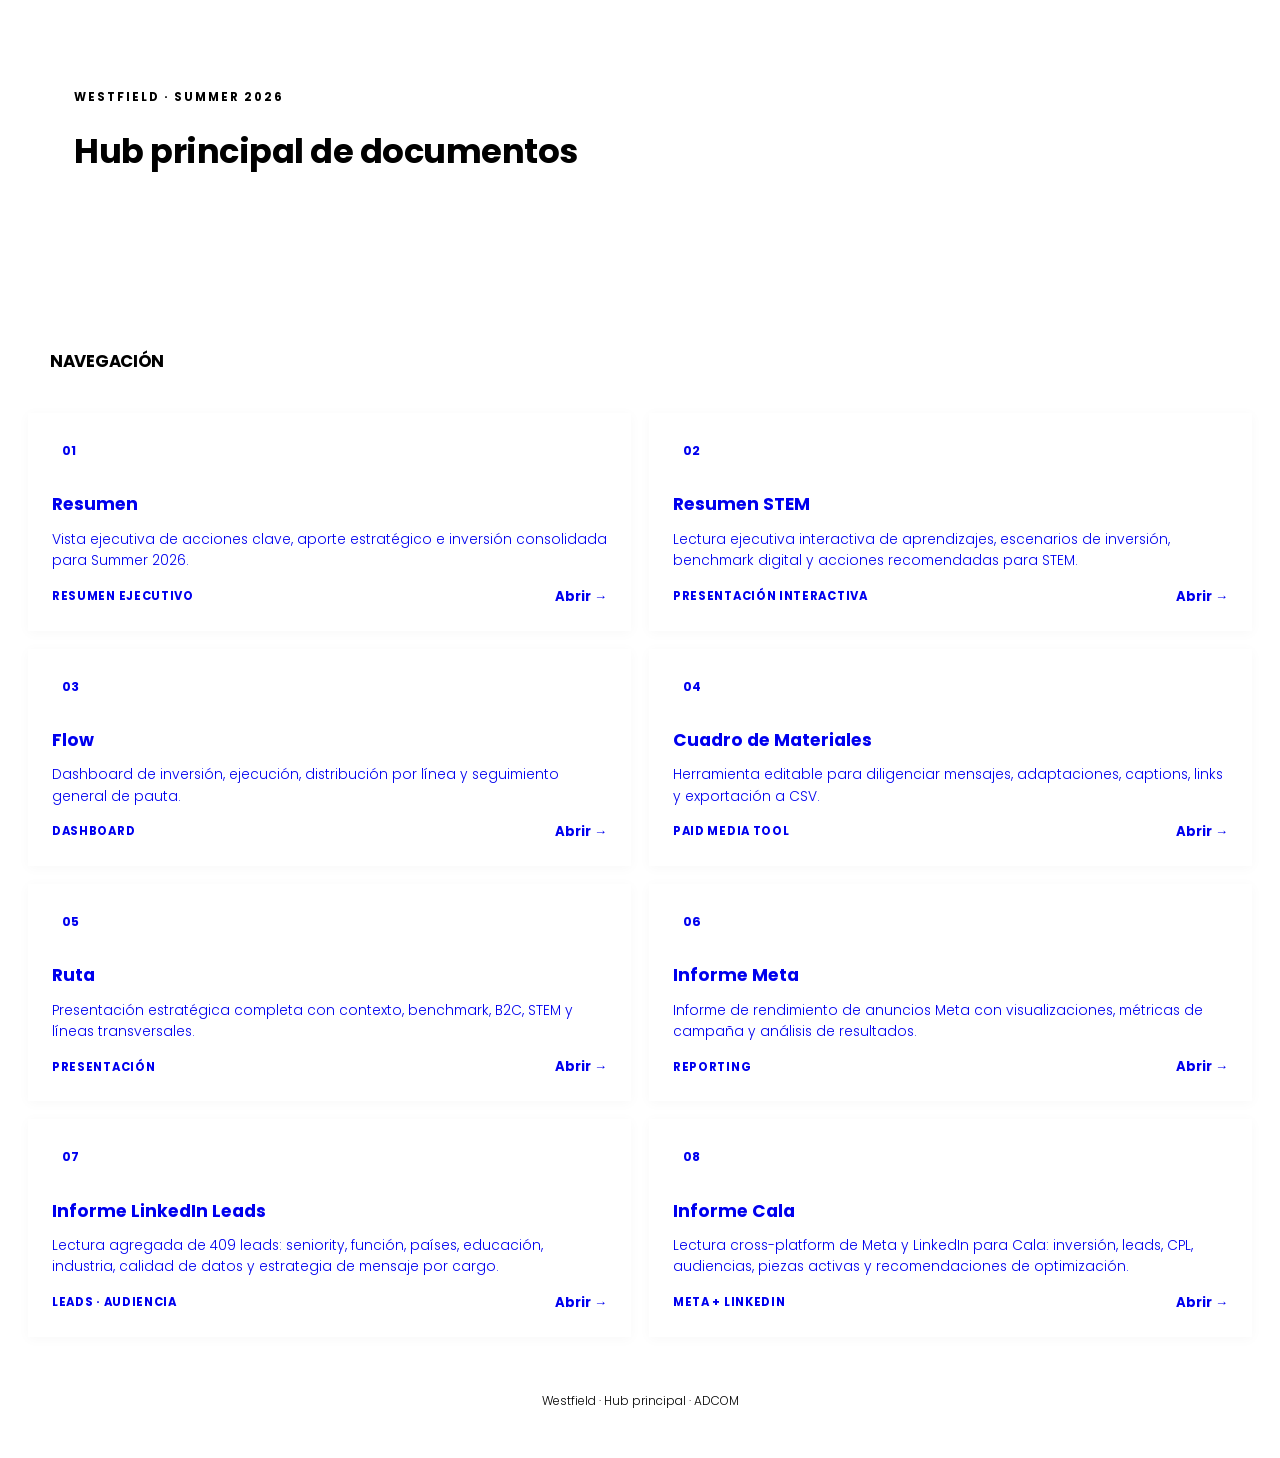
==== index.html @ 6760ac1f "informecala" ====
<!DOCTYPE html>
<html lang="es">
<head>
  <meta charset="UTF-8">
  <meta name="viewport" content="width=device-width, initial-scale=1.0">
  <meta http-equiv="Cache-Control" content="no-cache, no-store, must-revalidate">
  <meta http-equiv="Pragma" content="no-cache">
  <meta http-equiv="Expires" content="0">
  <title>Westfield · Hub principal</title>
  <link href="https://fonts.googleapis.com/css2?family=Poppins:ital,wght@0,300;0,400;0,500;0,600;0,700;1,300&display=swap" rel="stylesheet">
  <link rel="stylesheet" href="assets/css/shared.css">
  <style>
    body{font-family:'Poppins',sans-serif;background:var(--gris-claro);color:var(--gris-oscuro);line-height:1.6;min-height:100vh;padding:40px 20px}
    .container{max-width:1240px;margin:0 auto}
    .hero{background:var(--negro);border-radius:var(--radius);padding:40px 46px;margin-bottom:26px;position:relative;overflow:hidden}
    .hero::before{content:'';position:absolute;left:0;top:0;bottom:0;width:6px;background:var(--amarillo)}
    .tag{font-size:.72rem;font-weight:700;color:var(--amarillo);text-transform:uppercase;letter-spacing:2px;margin-bottom:10px}
    .hero h1{font-size:2.1rem;color:var(--blanco);font-weight:700;letter-spacing:-.5px;line-height:1.1;margin-bottom:10px}
    .hero p{font-size:1rem;color:rgba(255,255,255,.78);font-weight:300;font-style:italic;max-width:860px}
    .section-title{display:flex;align-items:center;gap:14px;margin:32px 0 16px}
    .section-title .bar{background:var(--amarillo);padding:8px 22px;border-radius:6px}
    .section-title h2{font-size:1.05rem;text-transform:uppercase;color:var(--negro);font-weight:700;letter-spacing:-.3px}
    .section-title .line{flex:1;height:1px;background:var(--gris-borde)}
    .grid{display:grid;grid-template-columns:repeat(2,1fr);gap:18px}
    .card{display:block;text-decoration:none;background:var(--blanco);border-radius:var(--radius);padding:24px;border:1px solid var(--gris-borde);position:relative;box-shadow:0 2px 12px rgba(0,0,0,.03);transition:transform .18s ease,box-shadow .18s ease,border-color .18s ease}
    .card::after{content:'';position:absolute;bottom:0;left:0;right:0;height:5px;background:var(--amarillo);border-radius:0 0 var(--radius) var(--radius)}
    .card:hover{transform:translateY(-2px);box-shadow:0 6px 20px rgba(0,0,0,.06);border-color:#d8d8d8}
    .num{display:inline-block;background:var(--negro);color:var(--amarillo);font-weight:700;font-size:.78rem;padding:4px 10px;border-radius:4px;margin-bottom:12px}
    .card h3{font-size:1.08rem;font-weight:700;color:var(--negro);margin-bottom:8px;line-height:1.2}
    .card p{font-size:.86rem;font-weight:300;color:var(--gris-oscuro);line-height:1.55;margin-bottom:14px}
    .meta{display:flex;justify-content:space-between;align-items:center;gap:10px;flex-wrap:wrap}
    .meta span{font-size:.72rem;font-weight:700;color:var(--gris-medio);text-transform:uppercase;letter-spacing:.06em}
    .cta{font-size:.82rem;font-weight:700;color:var(--negro)}
    .footer{text-align:center;margin-top:34px;padding-top:20px;border-top:1px solid var(--gris-borde);font-size:.75rem;color:var(--gris-medio);font-weight:300}
    @media(max-width:768px){.grid{grid-template-columns:1fr}.hero{padding:30px 24px}.hero h1{font-size:1.65rem}body{padding:20px 12px}}
  </style>
</head>
<body>
  <div class="container">
    <section class="hero">
      <div class="tag">Westfield · Summer 2026</div>
      <h1>Hub principal de documentos</h1>
      <p>Acceso central a las piezas principales del proyecto: resumen ejecutivo, resumen STEM, dashboard de flow, cuadro de materiales, ruta estratégica, informe Meta, informe de LinkedIn Leads e informe Cala.</p>
    </section>

    <div class="section-title">
      <div class="bar"><h2>Navegación</h2></div>
      <div class="line"></div>
    </div>

    <section class="grid">
      <a class="card" href="pages/resumen.html">
        <span class="num">01</span>
        <h3>Resumen</h3>
        <p>Vista ejecutiva de acciones clave, aporte estratégico e inversión consolidada para Summer 2026.</p>
        <div class="meta"><span>Resumen Ejecutivo</span><div class="cta">Abrir →</div></div>
      </a>

      <a class="card" href="pages/resumen-stem.html">
        <span class="num">02</span>
        <h3>Resumen STEM</h3>
        <p>Lectura ejecutiva interactiva de aprendizajes, escenarios de inversión, benchmark digital y acciones recomendadas para STEM.</p>
        <div class="meta"><span>Presentación Interactiva</span><div class="cta">Abrir →</div></div>
      </a>

      <a class="card" href="pages/flow.html">
        <span class="num">03</span>
        <h3>Flow</h3>
        <p>Dashboard de inversión, ejecución, distribución por línea y seguimiento general de pauta.</p>
        <div class="meta"><span>Dashboard</span><div class="cta">Abrir →</div></div>
      </a>

      <a class="card" href="pages/cuadro-materiales.html">
        <span class="num">04</span>
        <h3>Cuadro de Materiales</h3>
        <p>Herramienta editable para diligenciar mensajes, adaptaciones, captions, links y exportación a CSV.</p>
        <div class="meta"><span>Paid Media Tool</span><div class="cta">Abrir →</div></div>
      </a>

      <a class="card" href="pages/ruta.html">
        <span class="num">05</span>
        <h3>Ruta</h3>
        <p>Presentación estratégica completa con contexto, benchmark, B2C, STEM y líneas transversales.</p>
        <div class="meta"><span>Presentación</span><div class="cta">Abrir →</div></div>
      </a>

      <a class="card" href="pages/informe-meta.html">
        <span class="num">06</span>
        <h3>Informe Meta</h3>
        <p>Informe de rendimiento de anuncios Meta con visualizaciones, métricas de campaña y análisis de resultados.</p>
        <div class="meta"><span>Reporting</span><div class="cta">Abrir →</div></div>
      </a>

      <a class="card" href="pages/informe-linkedin.html">
        <span class="num">07</span>
        <h3>Informe LinkedIn Leads</h3>
        <p>Lectura agregada de 409 leads: seniority, función, países, educación, industria, calidad de datos y estrategia de mensaje por cargo.</p>
        <div class="meta"><span>Leads · Audiencia</span><div class="cta">Abrir →</div></div>
      </a>

      <a class="card" href="InformeCala.html">
        <span class="num">08</span>
        <h3>Informe Cala</h3>
        <p>Lectura cross-platform de Meta y LinkedIn para Cala: inversión, leads, CPL, audiencias, piezas activas y recomendaciones de optimización.</p>
        <div class="meta"><span>Meta + LinkedIn</span><div class="cta">Abrir →</div></div>
      </a>
    </section>

    <div class="footer">Westfield · Hub principal · ADCOM</div>
  </div>
</body>
</html>
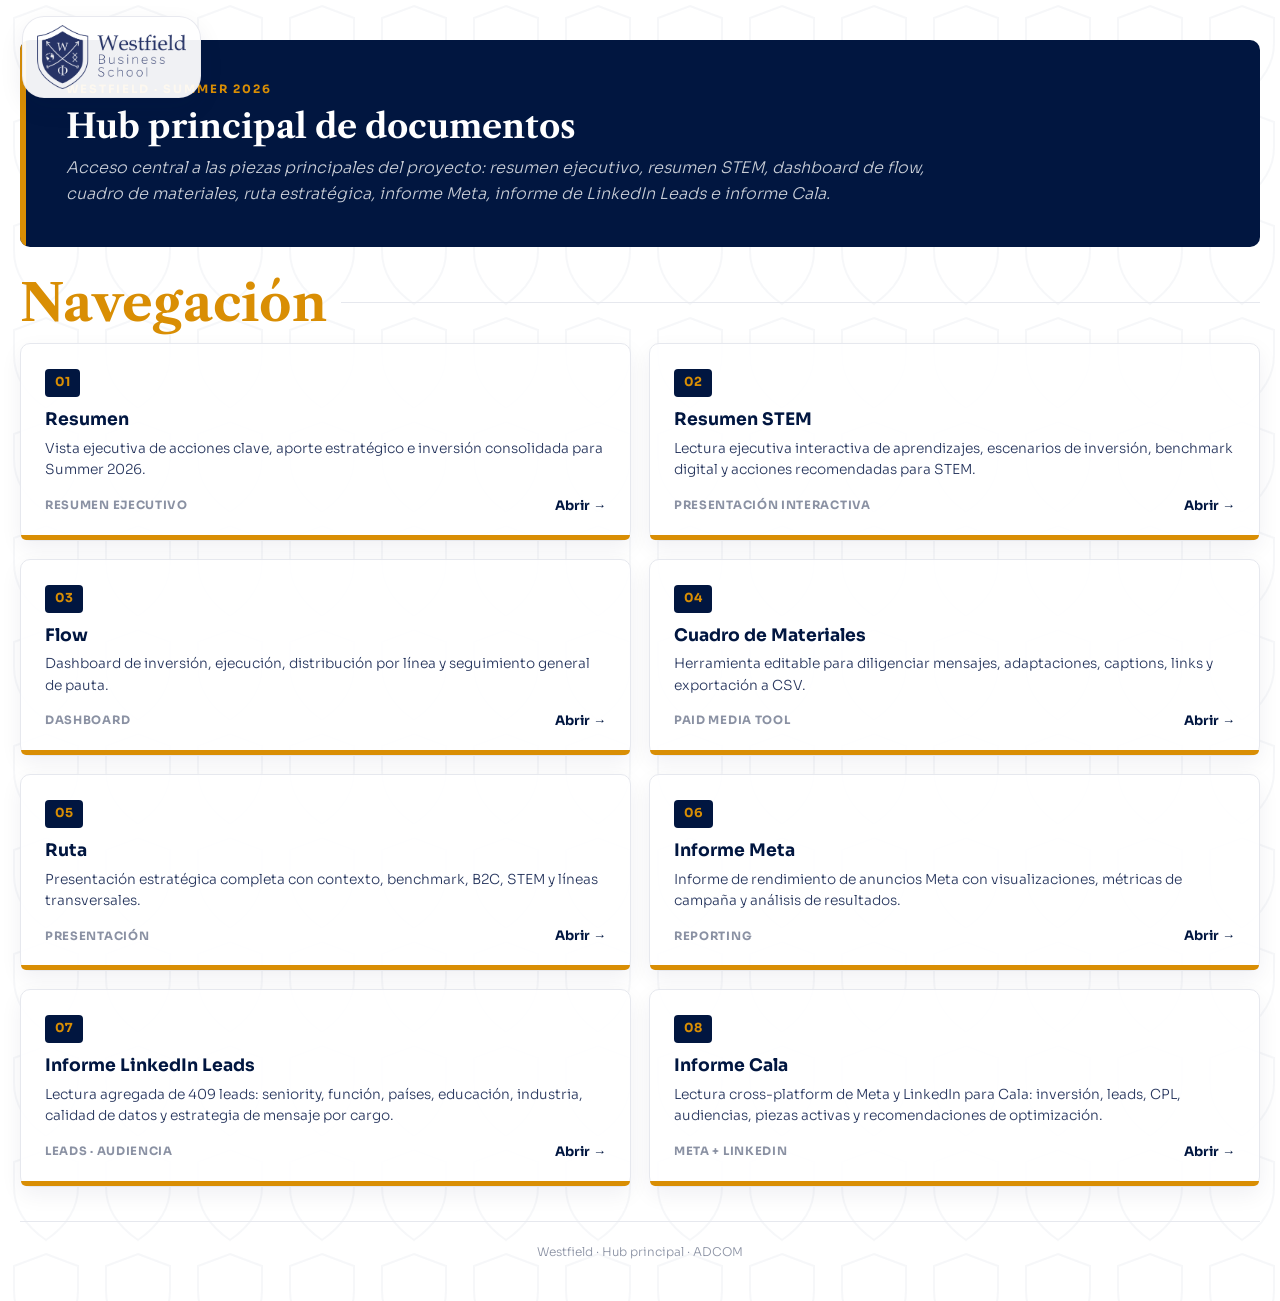
==== commit 591652fd: "cambio stylo" ====
--- a/index.html
+++ b/index.html
@@ -7,10 +7,10 @@
   <meta http-equiv="Pragma" content="no-cache">
   <meta http-equiv="Expires" content="0">
   <title>Westfield · Hub principal</title>
-  <link href="https://fonts.googleapis.com/css2?family=Poppins:ital,wght@0,300;0,400;0,500;0,600;0,700;1,300&display=swap" rel="stylesheet">
+  <link href="https://fonts.googleapis.com/css2?family=Libre+Caslon+Text:wght@400;700&family=Sora:wght@300;400;500;600;700;800&display=swap" rel="stylesheet">
   <link rel="stylesheet" href="assets/css/shared.css">
   <style>
-    body{font-family:'Poppins',sans-serif;background:var(--gris-claro);color:var(--gris-oscuro);line-height:1.6;min-height:100vh;padding:40px 20px}
+    body{font-family:var(--font-body);background:var(--gris-claro);color:var(--gris-oscuro);line-height:1.6;min-height:100vh;padding:40px 20px}
     .container{max-width:1240px;margin:0 auto}
     .hero{background:var(--negro);border-radius:var(--radius);padding:40px 46px;margin-bottom:26px;position:relative;overflow:hidden}
     .hero::before{content:'';position:absolute;left:0;top:0;bottom:0;width:6px;background:var(--amarillo)}
@@ -33,9 +33,32 @@
     .cta{font-size:.82rem;font-weight:700;color:var(--negro)}
     .footer{text-align:center;margin-top:34px;padding-top:20px;border-top:1px solid var(--gris-borde);font-size:.75rem;color:var(--gris-medio);font-weight:300}
     @media(max-width:768px){.grid{grid-template-columns:1fr}.hero{padding:30px 24px}.hero h1{font-size:1.65rem}body{padding:20px 12px}}
+  
+/* Template PPT 2026 alignment */
+body{font-family:var(--font-body)!important;color:var(--negro);background-color:var(--blanco)!important;background-image:var(--westfield-pattern)!important;background-size:92px 104px!important}
+h1,h2,.hero h1,.slide-cover h1,.cover h1{font-family:var(--font-title)!important;letter-spacing:0!important;text-transform:none!important;color:var(--negro)}
+.slide,.cover,.slide-cover,.index-modal{background-color:var(--blanco)!important;background-image:var(--westfield-pattern)!important;background-size:92px 104px!important}
+.slide-section,.claim,.claim-box,.hero,.funnel-step,.mix-tab.active,.tab.active,thead tr,tfoot tr,.metric:first-child,.kpi.accent{background:var(--negro)!important;color:var(--blanco)!important}
+.slide-header,.top .header{background:transparent!important;padding:0!important;border-radius:0!important;box-shadow:none!important;white-space:normal!important}
+.slide-header h2,.top .header h2,.section-title h2{font-family:var(--font-title)!important;color:var(--amarillo)!important;font-size:clamp(2.1rem,4vw,4rem)!important;line-height:.95!important;text-transform:none!important;letter-spacing:0!important}
+.card,.stat-card,.panel,.metric,.kpi,.chart-box,.conclusion-card,.strategic-card,.insight-card,.timeline-item,.tl,.action,.mini-kpi,.table-wrap,.mix-panel-container,.panels,.note,.note-box,.quote,.quote-box{border-color:var(--gris-borde)!important;border-radius:var(--radius)!important;box-shadow:var(--shadow-card)!important}
+.card,.stat-card,.panel,.metric,.kpi,.chart-box,.conclusion-card,.strategic-card,.insight-card,.timeline-item,.tl,.action,.mini-kpi,.table-wrap,.mix-panel-container,.panels{background:rgba(255,255,255,.94)!important}
+.num,.badge,.panel-header-badge,.period-badge,.filter.active,.index-btn,.index-toggle-btn{background:var(--negro)!important;color:var(--amarillo)!important;border-color:var(--negro)!important}
+.val,.stat-val,.metric-value,.kpi-val{color:var(--negro)!important;font-family:var(--font-body)!important}
+.metric:first-child .metric-value,.kpi.accent .kpi-val,.claim strong,.claim-box strong,tfoot tr,.mix-tab.active .pct{color:var(--amarillo)!important}
+th{background:var(--negro)!important;color:var(--blanco)!important;font-family:var(--font-body)!important}
+.progress,.progress-bar,.bar-fill.yellow,.bar span,.metric::after,.kpi::after,.card::after{background:var(--amarillo)!important}
+.nav-btn,.nav button,.tools button,.filter,.tab,.mix-tab{font-family:var(--font-body)!important;border-radius:999px!important}
+.nav-btn:hover,.nav button:hover,.tools button:hover,.filter:hover,.tab:hover,.mix-tab:hover{background:var(--negro)!important;color:var(--amarillo)!important;border-color:var(--negro)!important}
+.light-text,.desc,.body-text,.small,.metric-note,.kpi-sub,.card p,.panel-box p,td{color:var(--gris-oscuro)!important}
+.hero h1{color:var(--blanco)!important}
+.section-title .bar{background:transparent!important;padding:0!important;border-radius:0!important}
+.index-btn,.index-toggle-btn{right:112px!important}
+@media(max-width:768px){.slide-header h2,.top .header h2{font-size:2rem!important}}
   </style>
 </head>
 <body>
+  <img class="wbs-brand-logo" src="assets/img/logo-wbs-azul.png" alt="Westfield Business School">
   <div class="container">
     <section class="hero">
       <div class="tag">Westfield · Summer 2026</div>
@@ -110,3 +133,6 @@
   </div>
 </body>
 </html>
+
+
+
--- a/assets/css/shared.css
+++ b/assets/css/shared.css
@@ -0,0 +1,116 @@
+@import url('https://fonts.googleapis.com/css2?family=Libre+Caslon+Text:wght@400;700&family=Sora:wght@300;400;500;600;700;800&display=swap');
+
+:root {
+  --amarillo: #D98E04;
+  --naranja: #D98E04;
+  --azul: #023373;
+  --azul-profundo: #010D26;
+  --negro: #011640;
+  --gris-oscuro: #26355D;
+  --gris-medio: #8A91A3;
+  --gris-claro: #F7F8FB;
+  --gris-borde: #E6E8EE;
+  --gris-frio: #C7CCD9;
+  --terracota: #CD6552;
+  --arena: #DEAA70;
+  --blanco: #FFF;
+  --radius: 10px;
+  --font-title: 'Libre Caslon Text', Georgia, serif;
+  --font-body: 'Sora', Arial, sans-serif;
+  --shadow-soft: 0 14px 34px rgba(1, 22, 64, .08);
+  --shadow-card: 0 8px 22px rgba(1, 22, 64, .06);
+  --westfield-pattern: url("data:image/svg+xml,%3Csvg width='92' height='104' viewBox='0 0 92 104' xmlns='http://www.w3.org/2000/svg'%3E%3Cpath d='M46 6 78 18v25c0 22-13 40-32 53C27 83 14 65 14 43V18L46 6Z' fill='none' stroke='%23E6E8EE' stroke-width='2' opacity='.34'/%3E%3C/svg%3E");
+}
+
+*, *::before, *::after {
+  margin: 0;
+  padding: 0;
+  box-sizing: border-box;
+}
+
+html {
+  color-scheme: light;
+}
+
+body {
+  font-family: var(--font-body);
+  color: var(--negro);
+}
+
+h1, h2, .display-title {
+  font-family: var(--font-title);
+  letter-spacing: 0;
+}
+
+body,
+.slide,
+.index-modal {
+  background-color: var(--blanco);
+  background-image: var(--westfield-pattern);
+  background-size: 92px 104px;
+}
+
+.wbs-brand-logo {
+  position: fixed;
+  top: 16px;
+  left: 22px;
+  z-index: 9990;
+  width: clamp(132px, 14vw, 220px);
+  height: auto;
+  display: block;
+  padding: 8px 14px;
+  border: 1px solid rgba(230, 232, 238, .92);
+  border-radius: 22px;
+  background: rgba(255, 255, 255, .94);
+  box-shadow: 0 10px 24px rgba(1, 22, 64, .08);
+}
+
+body:has(.tools) .wbs-brand-logo {
+  top: 82px;
+  width: clamp(118px, 12vw, 178px);
+}
+
+body:has(header) .wbs-brand-logo {
+  top: 22px;
+  left: 24px;
+  width: clamp(150px, 14vw, 210px);
+}
+
+body:has(header) header {
+  padding-left: clamp(260px, 21vw, 320px) !important;
+}
+
+body:has(header) .header-logo {
+  display: none !important;
+}
+
+.slide-cover .wbs-brand-logo,
+.cover .wbs-brand-logo {
+  opacity: .96;
+}
+
+.hub-back {
+  position: fixed;
+  top: 16px;
+  right: 16px;
+  z-index: 9999;
+  background: var(--negro);
+  color: var(--blanco);
+  font-family: var(--font-body);
+  font-size: .72rem;
+  font-weight: 700;
+  padding: 8px 14px;
+  border: 1px solid rgba(255,255,255,.2);
+  border-radius: 999px;
+  text-decoration: none;
+  letter-spacing: .04em;
+  transition: transform .15s, background .15s, color .15s;
+  white-space: nowrap;
+  box-shadow: 0 8px 22px rgba(1, 22, 64, .18);
+}
+
+.hub-back:hover {
+  background: var(--amarillo);
+  color: var(--negro);
+  transform: translateY(-1px);
+}
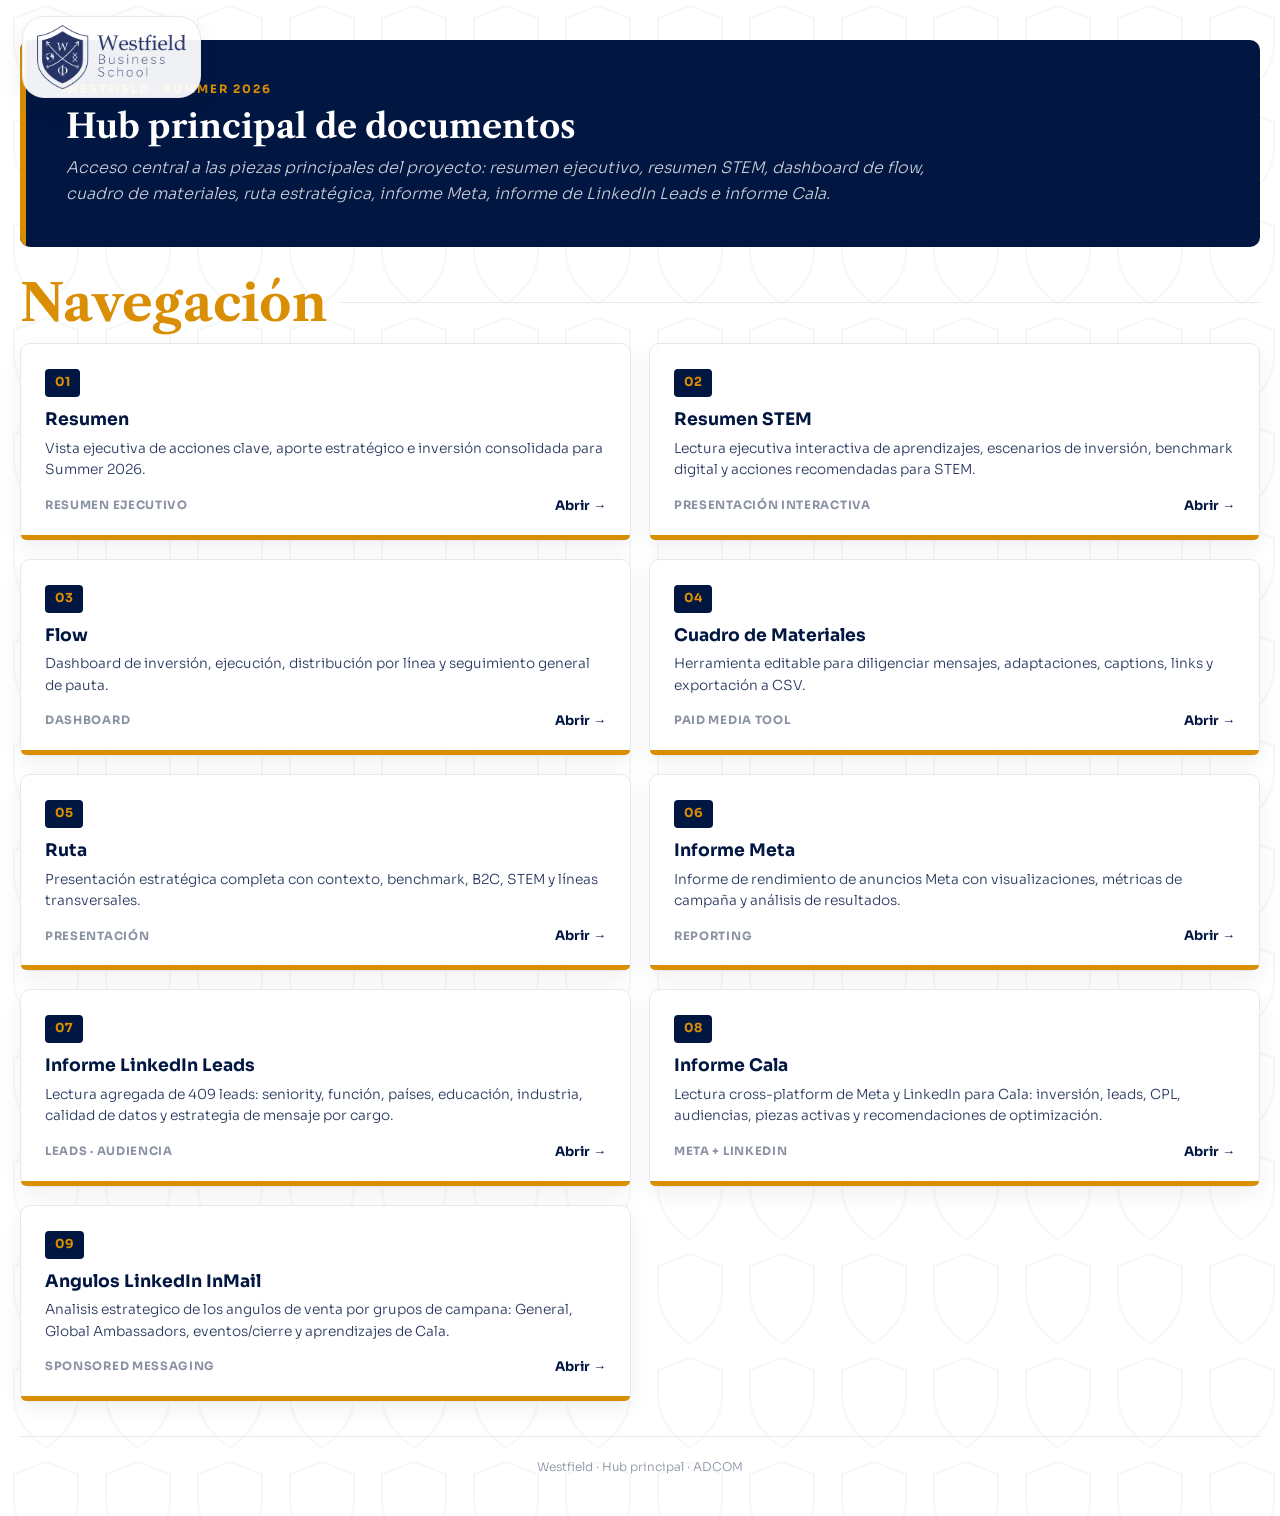
==== commit db276977: "angulos" ====
--- a/index.html
+++ b/index.html
@@ -127,6 +127,13 @@
         <p>Lectura cross-platform de Meta y LinkedIn para Cala: inversión, leads, CPL, audiencias, piezas activas y recomendaciones de optimización.</p>
         <div class="meta"><span>Meta + LinkedIn</span><div class="cta">Abrir →</div></div>
       </a>
+
+      <a class="card" href="informe-angulos-linkedin.html">
+        <span class="num">09</span>
+        <h3>Angulos LinkedIn InMail</h3>
+        <p>Analisis estrategico de los angulos de venta por grupos de campana: General, Global Ambassadors, eventos/cierre y aprendizajes de Cala.</p>
+        <div class="meta"><span>Sponsored Messaging</span><div class="cta">Abrir →</div></div>
+      </a>
     </section>
 
     <div class="footer">Westfield · Hub principal · ADCOM</div>
--- a/assets/css/shared.css
+++ b/assets/css/shared.css
@@ -51,7 +51,7 @@
 }
 
 .wbs-brand-logo {
-  position: fixed;
+  position: absolute;
   top: 16px;
   left: 22px;
   z-index: 9990;
@@ -84,6 +84,13 @@
   display: none !important;
 }
 
+.metric:first-child .metric-label,
+.metric:first-child .metric-note,
+.kpi.accent .kpi-label,
+.kpi.accent .kpi-sub {
+  color: rgba(255, 255, 255, .76) !important;
+}
+
 .slide-cover .wbs-brand-logo,
 .cover .wbs-brand-logo {
   opacity: .96;
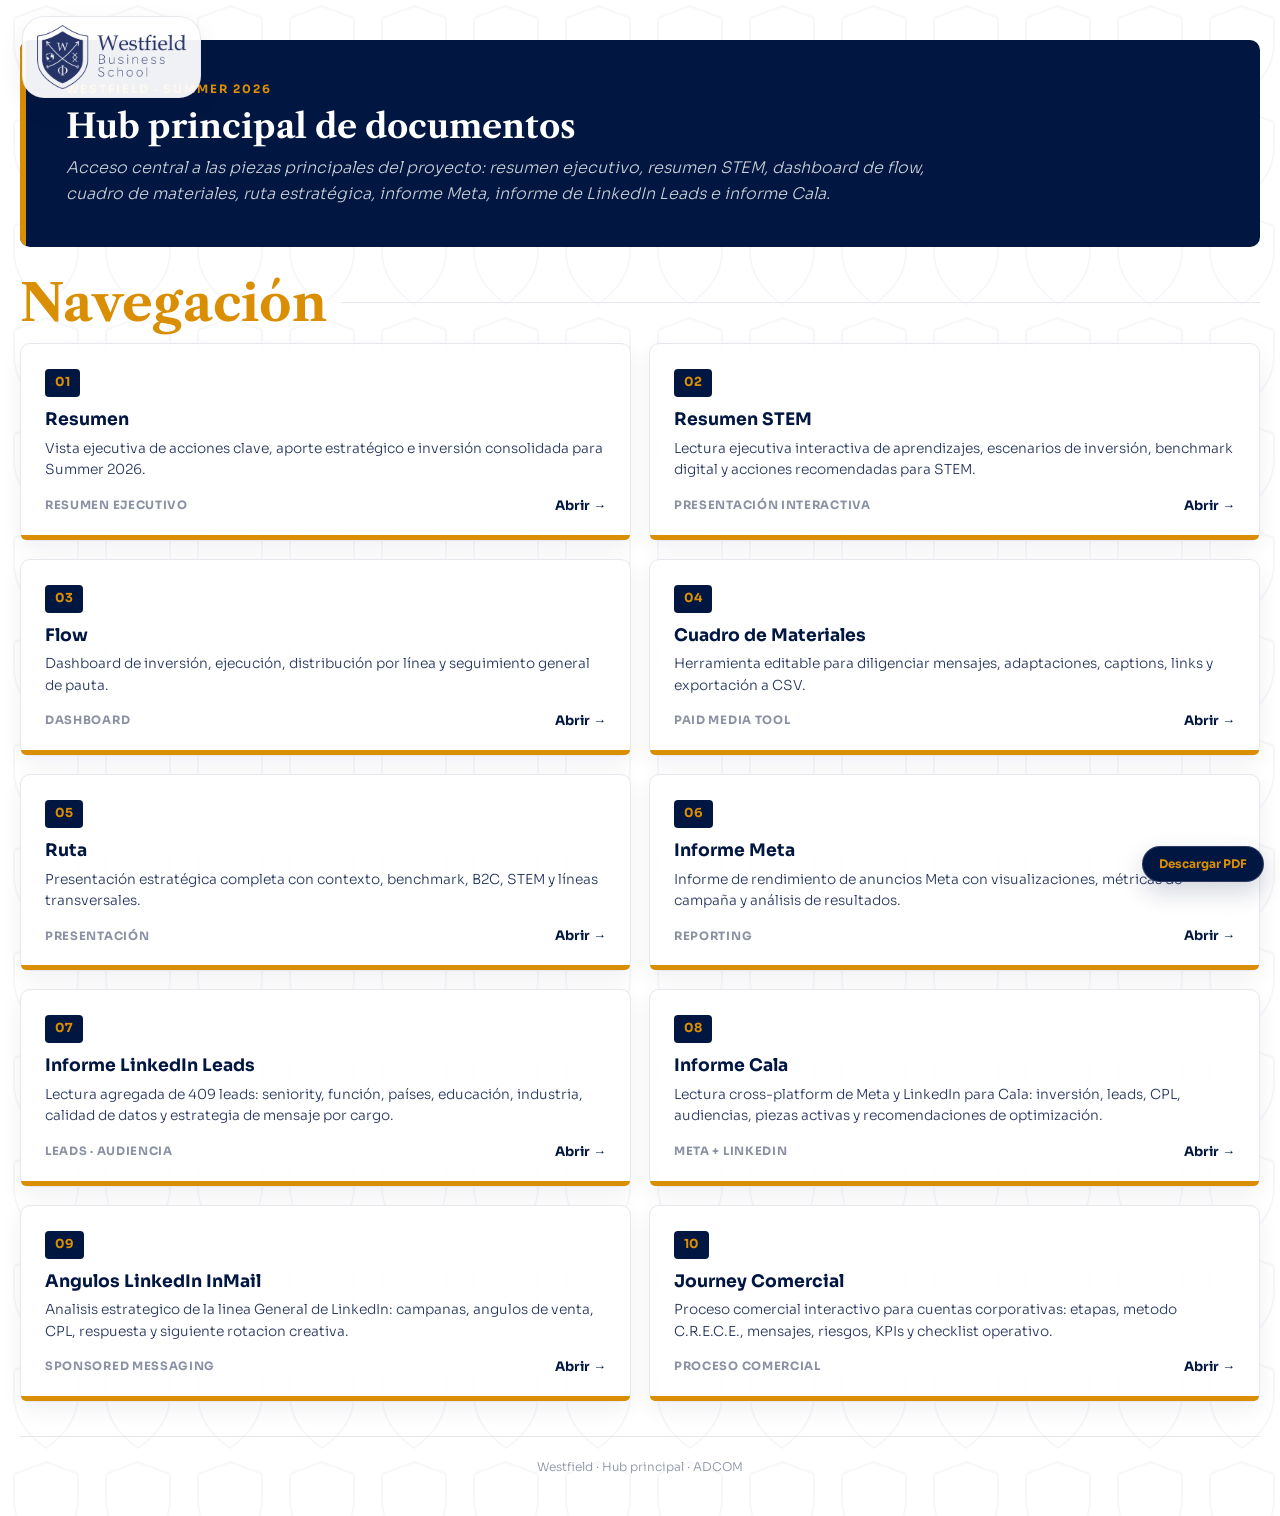
==== commit 894615b7: "pdfs" ====
--- a/index.html
+++ b/index.html
@@ -59,6 +59,7 @@
 </head>
 <body>
   <img class="wbs-brand-logo" src="assets/img/logo-wbs-azul.png" alt="Westfield Business School">
+  <button class="pdf-download" type="button" onclick="window.print()">Descargar PDF</button>
   <div class="container">
     <section class="hero">
       <div class="tag">Westfield · Summer 2026</div>
@@ -131,8 +132,15 @@
       <a class="card" href="informe-angulos-linkedin.html">
         <span class="num">09</span>
         <h3>Angulos LinkedIn InMail</h3>
-        <p>Analisis estrategico de los angulos de venta por grupos de campana: General, Global Ambassadors, eventos/cierre y aprendizajes de Cala.</p>
+        <p>Analisis estrategico de la linea General de LinkedIn: campanas, angulos de venta, CPL, respuesta y siguiente rotacion creativa.</p>
         <div class="meta"><span>Sponsored Messaging</span><div class="cta">Abrir →</div></div>
+      </a>
+
+      <a class="card" href="journey_comercial.html">
+        <span class="num">10</span>
+        <h3>Journey Comercial</h3>
+        <p>Proceso comercial interactivo para cuentas corporativas: etapas, metodo C.R.E.C.E., mensajes, riesgos, KPIs y checklist operativo.</p>
+        <div class="meta"><span>Proceso Comercial</span><div class="cta">Abrir →</div></div>
       </a>
     </section>
 
--- a/assets/css/shared.css
+++ b/assets/css/shared.css
@@ -121,3 +121,154 @@
   color: var(--negro);
   transform: translateY(-1px);
 }
+
+.pdf-download {
+  position: fixed;
+  right: 16px;
+  bottom: 18px;
+  z-index: 9999;
+  background: var(--negro);
+  color: var(--amarillo);
+  font-family: var(--font-body);
+  font-size: .74rem;
+  font-weight: 700;
+  padding: 10px 16px;
+  border: 1px solid rgba(255,255,255,.16);
+  border-radius: 999px;
+  cursor: pointer;
+  white-space: nowrap;
+  box-shadow: 0 10px 24px rgba(1, 22, 64, .18);
+}
+
+.pdf-download:hover {
+  background: var(--amarillo);
+  color: var(--negro);
+}
+
+@page {
+  size: Letter;
+  margin: 10mm;
+}
+
+@media print {
+  html,
+  body {
+    width: auto !important;
+    min-height: initial !important;
+    overflow: visible !important;
+    background: #fff !important;
+    color: var(--negro) !important;
+    -webkit-print-color-adjust: exact;
+    print-color-adjust: exact;
+  }
+
+  .hub-back,
+  .pdf-download,
+  .tools,
+  .sticky-nav,
+  .side-nav,
+  .nav,
+  .index-btn,
+  .index-toggle-btn,
+  .progress-card,
+  .progress {
+    display: none !important;
+  }
+
+  .wbs-brand-logo {
+    position: static !important;
+    width: 150px !important;
+    max-width: 150px !important;
+    margin: 0 0 14px !important;
+    padding: 6px 10px !important;
+    box-shadow: none !important;
+    break-after: avoid;
+  }
+
+  body:has(header) header,
+  header,
+  .hero,
+  .cover,
+  .slide-cover {
+    background: #fff !important;
+    color: var(--negro) !important;
+    padding: 0 0 14px !important;
+    min-height: initial !important;
+    height: auto !important;
+    box-shadow: none !important;
+    border-bottom: 2px solid var(--gris-borde);
+    break-after: avoid;
+  }
+
+  header::before,
+  .hero::before,
+  .cover::before,
+  .slide-cover::before {
+    display: none !important;
+  }
+
+  header h1,
+  .hero h1,
+  .hero h2,
+  .cover h1,
+  .slide-cover h1 {
+    color: var(--negro) !important;
+    font-size: 28pt !important;
+    line-height: 1 !important;
+    margin: 0 0 8px !important;
+    max-width: 100% !important;
+  }
+
+  header p,
+  .hero p,
+  .cover p,
+  .slide-cover p {
+    color: var(--gris-oscuro) !important;
+    font-size: 10pt !important;
+    max-width: 100% !important;
+  }
+
+  main,
+  .container,
+  .slide-inner {
+    max-width: none !important;
+    width: 100% !important;
+    padding: 0 !important;
+    margin: 0 !important;
+  }
+
+  section,
+  .panel,
+  .card,
+  .metric,
+  .table-wrap,
+  .kpi,
+  .stat-card,
+  .action,
+  .tl,
+  .timeline-item {
+    break-inside: avoid;
+    page-break-inside: avoid;
+  }
+
+  .panel,
+  .card,
+  .metric,
+  .table-wrap,
+  .kpi,
+  .stat-card,
+  .action,
+  .tl,
+  table {
+    box-shadow: none !important;
+  }
+
+  table {
+    font-size: 8.5pt !important;
+  }
+
+  th,
+  td {
+    padding: 6px 8px !important;
+  }
+}
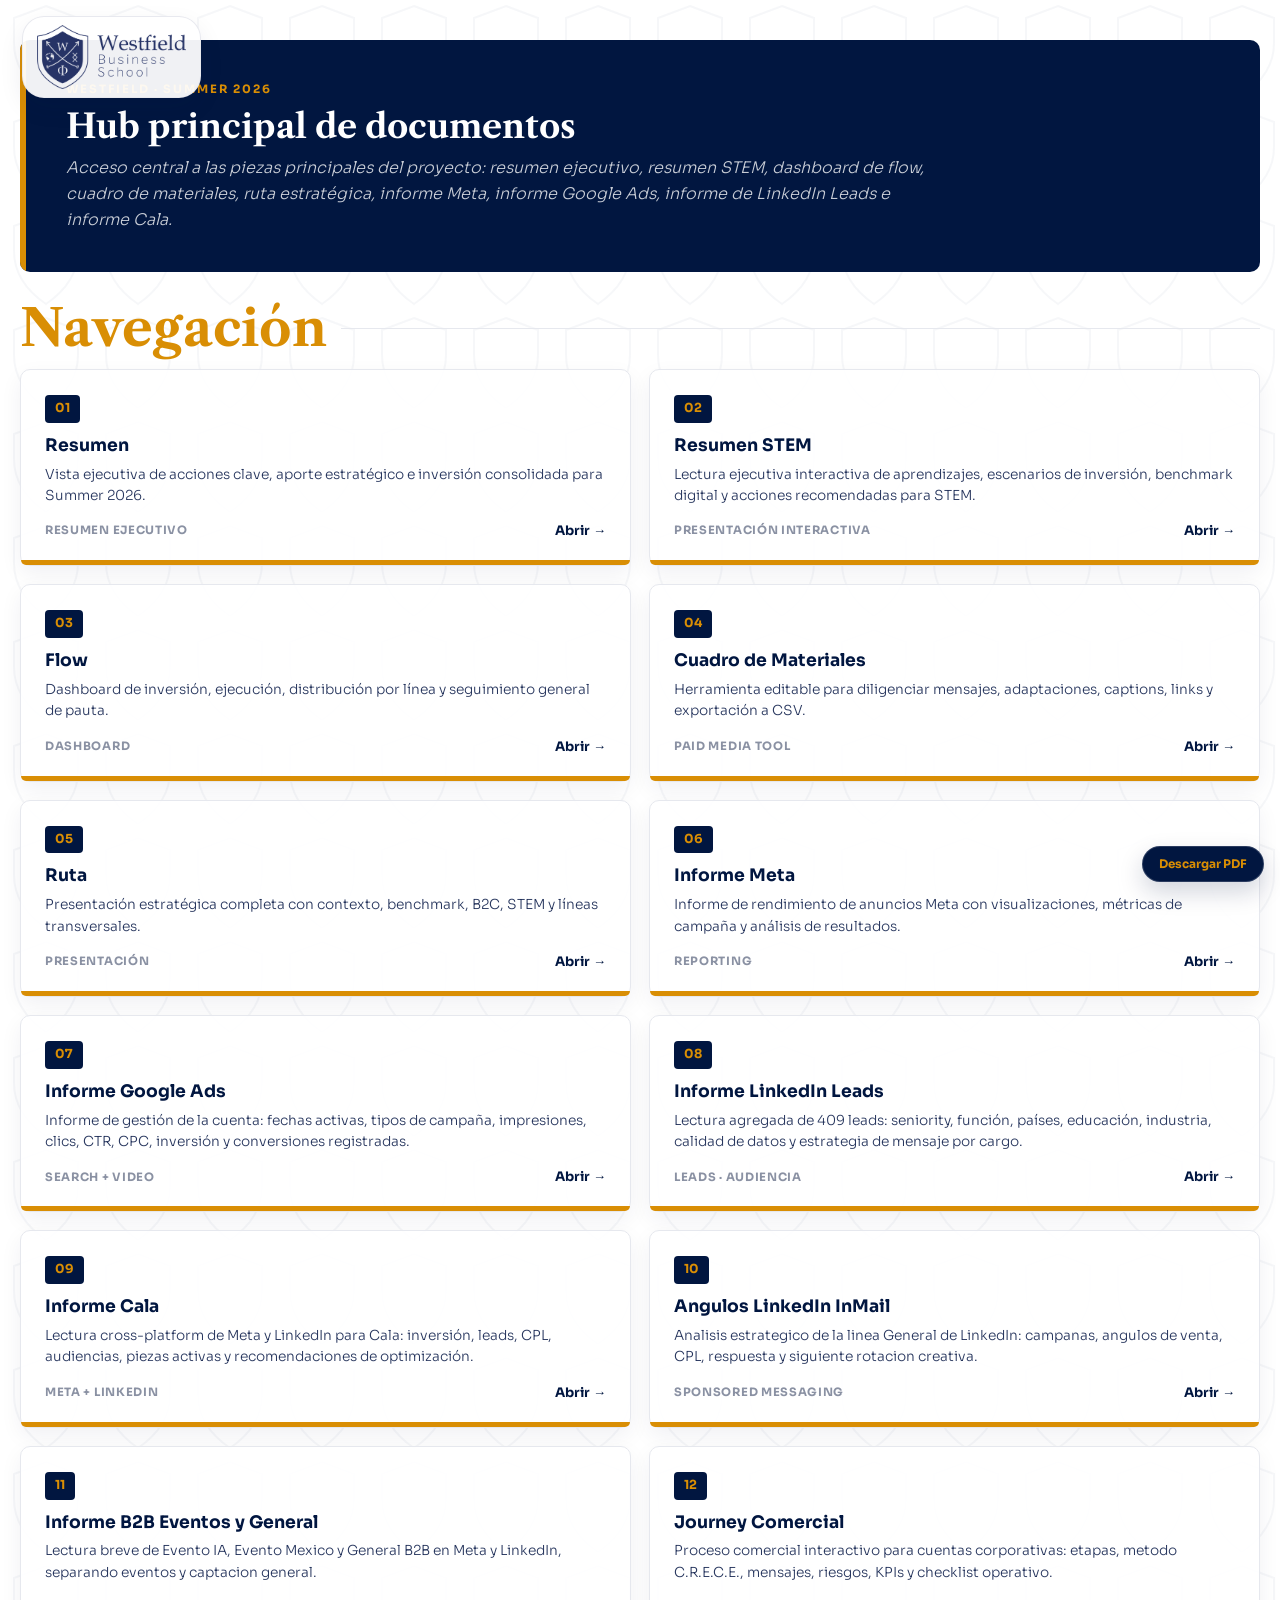
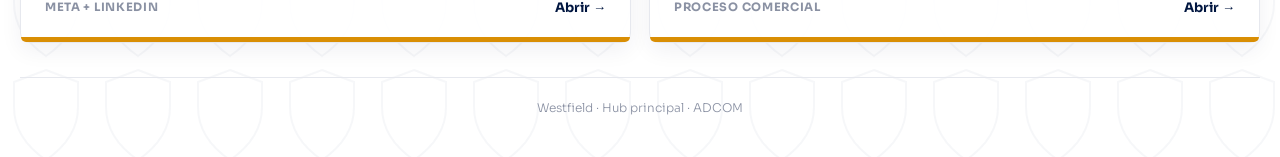
==== commit 97835826: "informe b2b" ====
--- a/index.html
+++ b/index.html
@@ -64,7 +64,7 @@
     <section class="hero">
       <div class="tag">Westfield · Summer 2026</div>
       <h1>Hub principal de documentos</h1>
-      <p>Acceso central a las piezas principales del proyecto: resumen ejecutivo, resumen STEM, dashboard de flow, cuadro de materiales, ruta estratégica, informe Meta, informe de LinkedIn Leads e informe Cala.</p>
+      <p>Acceso central a las piezas principales del proyecto: resumen ejecutivo, resumen STEM, dashboard de flow, cuadro de materiales, ruta estratégica, informe Meta, informe Google Ads, informe de LinkedIn Leads e informe Cala.</p>
     </section>
 
     <div class="section-title">
@@ -115,29 +115,43 @@
         <div class="meta"><span>Reporting</span><div class="cta">Abrir →</div></div>
       </a>
 
+      <a class="card" href="pages/informe-google-ads.html">
+        <span class="num">07</span>
+        <h3>Informe Google Ads</h3>
+        <p>Informe de gestión de la cuenta: fechas activas, tipos de campaña, impresiones, clics, CTR, CPC, inversión y conversiones registradas.</p>
+        <div class="meta"><span>Search + Video</span><div class="cta">Abrir →</div></div>
+      </a>
+
       <a class="card" href="pages/informe-linkedin.html">
-        <span class="num">07</span>
+        <span class="num">08</span>
         <h3>Informe LinkedIn Leads</h3>
         <p>Lectura agregada de 409 leads: seniority, función, países, educación, industria, calidad de datos y estrategia de mensaje por cargo.</p>
         <div class="meta"><span>Leads · Audiencia</span><div class="cta">Abrir →</div></div>
       </a>
 
       <a class="card" href="InformeCala.html">
-        <span class="num">08</span>
+        <span class="num">09</span>
         <h3>Informe Cala</h3>
         <p>Lectura cross-platform de Meta y LinkedIn para Cala: inversión, leads, CPL, audiencias, piezas activas y recomendaciones de optimización.</p>
         <div class="meta"><span>Meta + LinkedIn</span><div class="cta">Abrir →</div></div>
       </a>
 
       <a class="card" href="informe-angulos-linkedin.html">
-        <span class="num">09</span>
+        <span class="num">10</span>
         <h3>Angulos LinkedIn InMail</h3>
         <p>Analisis estrategico de la linea General de LinkedIn: campanas, angulos de venta, CPL, respuesta y siguiente rotacion creativa.</p>
         <div class="meta"><span>Sponsored Messaging</span><div class="cta">Abrir →</div></div>
       </a>
 
+      <a class="card" href="pages/informe-b2b-eventos-general.html">
+        <span class="num">11</span>
+        <h3>Informe B2B Eventos y General</h3>
+        <p>Lectura breve de Evento IA, Evento Mexico y General B2B en Meta y LinkedIn, separando eventos y captacion general.</p>
+        <div class="meta"><span>Meta + LinkedIn</span><div class="cta">Abrir →</div></div>
+      </a>
+
       <a class="card" href="journey_comercial.html">
-        <span class="num">10</span>
+        <span class="num">12</span>
         <h3>Journey Comercial</h3>
         <p>Proceso comercial interactivo para cuentas corporativas: etapas, metodo C.R.E.C.E., mensajes, riesgos, KPIs y checklist operativo.</p>
         <div class="meta"><span>Proceso Comercial</span><div class="cta">Abrir →</div></div>
--- a/assets/css/shared.css
+++ b/assets/css/shared.css
@@ -162,6 +162,22 @@
     print-color-adjust: exact;
   }
 
+  html body,
+  html body * {
+    font-family: Arial, Helvetica, sans-serif !important;
+    font-variant-ligatures: none !important;
+  }
+
+  html body h1,
+  html body h2,
+  html body h3,
+  html body h4,
+  html body h5,
+  html body h6,
+  html body .display-title {
+    font-family: Georgia, "Times New Roman", serif !important;
+  }
+
   .hub-back,
   .pdf-download,
   .tools,
@@ -230,23 +246,64 @@
 
   main,
   .container,
+  #presentation-container,
+  .app,
   .slide-inner {
     max-width: none !important;
     width: 100% !important;
+    height: auto !important;
+    min-height: initial !important;
     padding: 0 !important;
     margin: 0 !important;
+    overflow: visible !important;
+  }
+
+  .slide {
+    position: relative !important;
+    inset: auto !important;
+    display: block !important;
+    width: 100% !important;
+    height: auto !important;
+    min-height: initial !important;
+    padding: 0 0 14px !important;
+    overflow: visible !important;
+    break-after: page;
+    page-break-after: always;
+  }
+
+  .slide:last-of-type {
+    break-after: auto;
+    page-break-after: auto;
+  }
+
+  .table-wrap,
+  .table-scroll,
+  .scroll,
+  table {
+    max-width: 100% !important;
+    overflow: visible !important;
   }
 
   section,
-  .panel,
+  .strategic-section {
+    break-inside: auto !important;
+    page-break-inside: auto !important;
+  }
+
   .card,
   .metric,
-  .table-wrap,
   .kpi,
   .stat-card,
   .action,
   .tl,
-  .timeline-item {
+  .timeline-item,
+  .chart-box,
+  .conclusion-card,
+  .strategic-card,
+  .insight-card,
+  .method-card,
+  .check-item,
+  tr {
     break-inside: avoid;
     page-break-inside: avoid;
   }
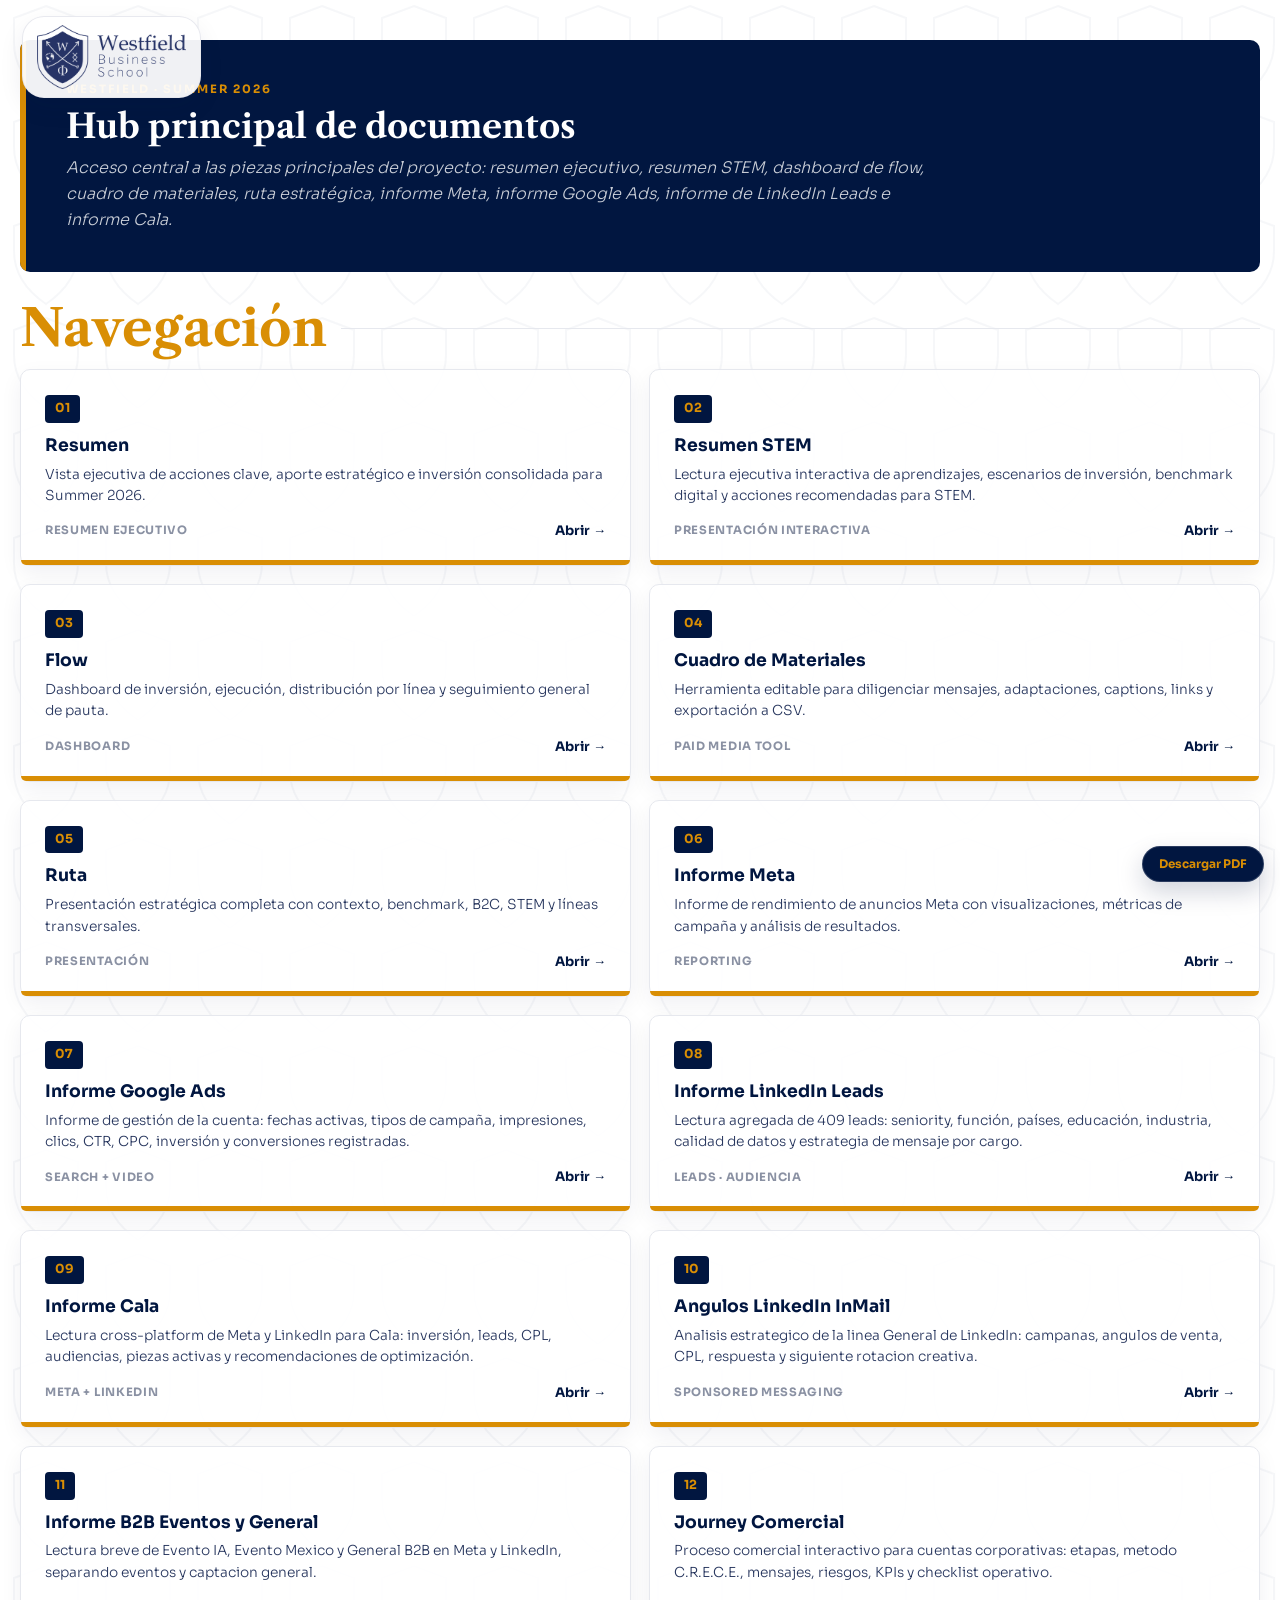
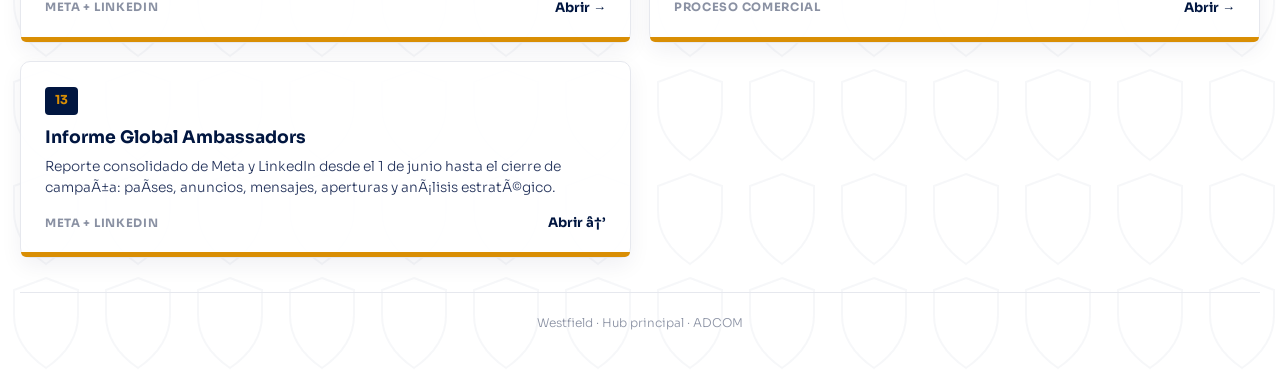
==== commit 88d2263d: "global" ====
--- a/index.html
+++ b/index.html
@@ -156,6 +156,13 @@
         <p>Proceso comercial interactivo para cuentas corporativas: etapas, metodo C.R.E.C.E., mensajes, riesgos, KPIs y checklist operativo.</p>
         <div class="meta"><span>Proceso Comercial</span><div class="cta">Abrir →</div></div>
       </a>
+
+      <a class="card" href="pages/informe-global-ambassadors.html">
+        <span class="num">13</span>
+        <h3>Informe Global Ambassadors</h3>
+        <p>Reporte consolidado de Meta y LinkedIn desde el 1 de junio hasta el cierre de campaÃ±a: paÃ­ses, anuncios, mensajes, aperturas y anÃ¡lisis estratÃ©gico.</p>
+        <div class="meta"><span>Meta + LinkedIn</span><div class="cta">Abrir â†’</div></div>
+      </a>
     </section>
 
     <div class="footer">Westfield · Hub principal · ADCOM</div>
